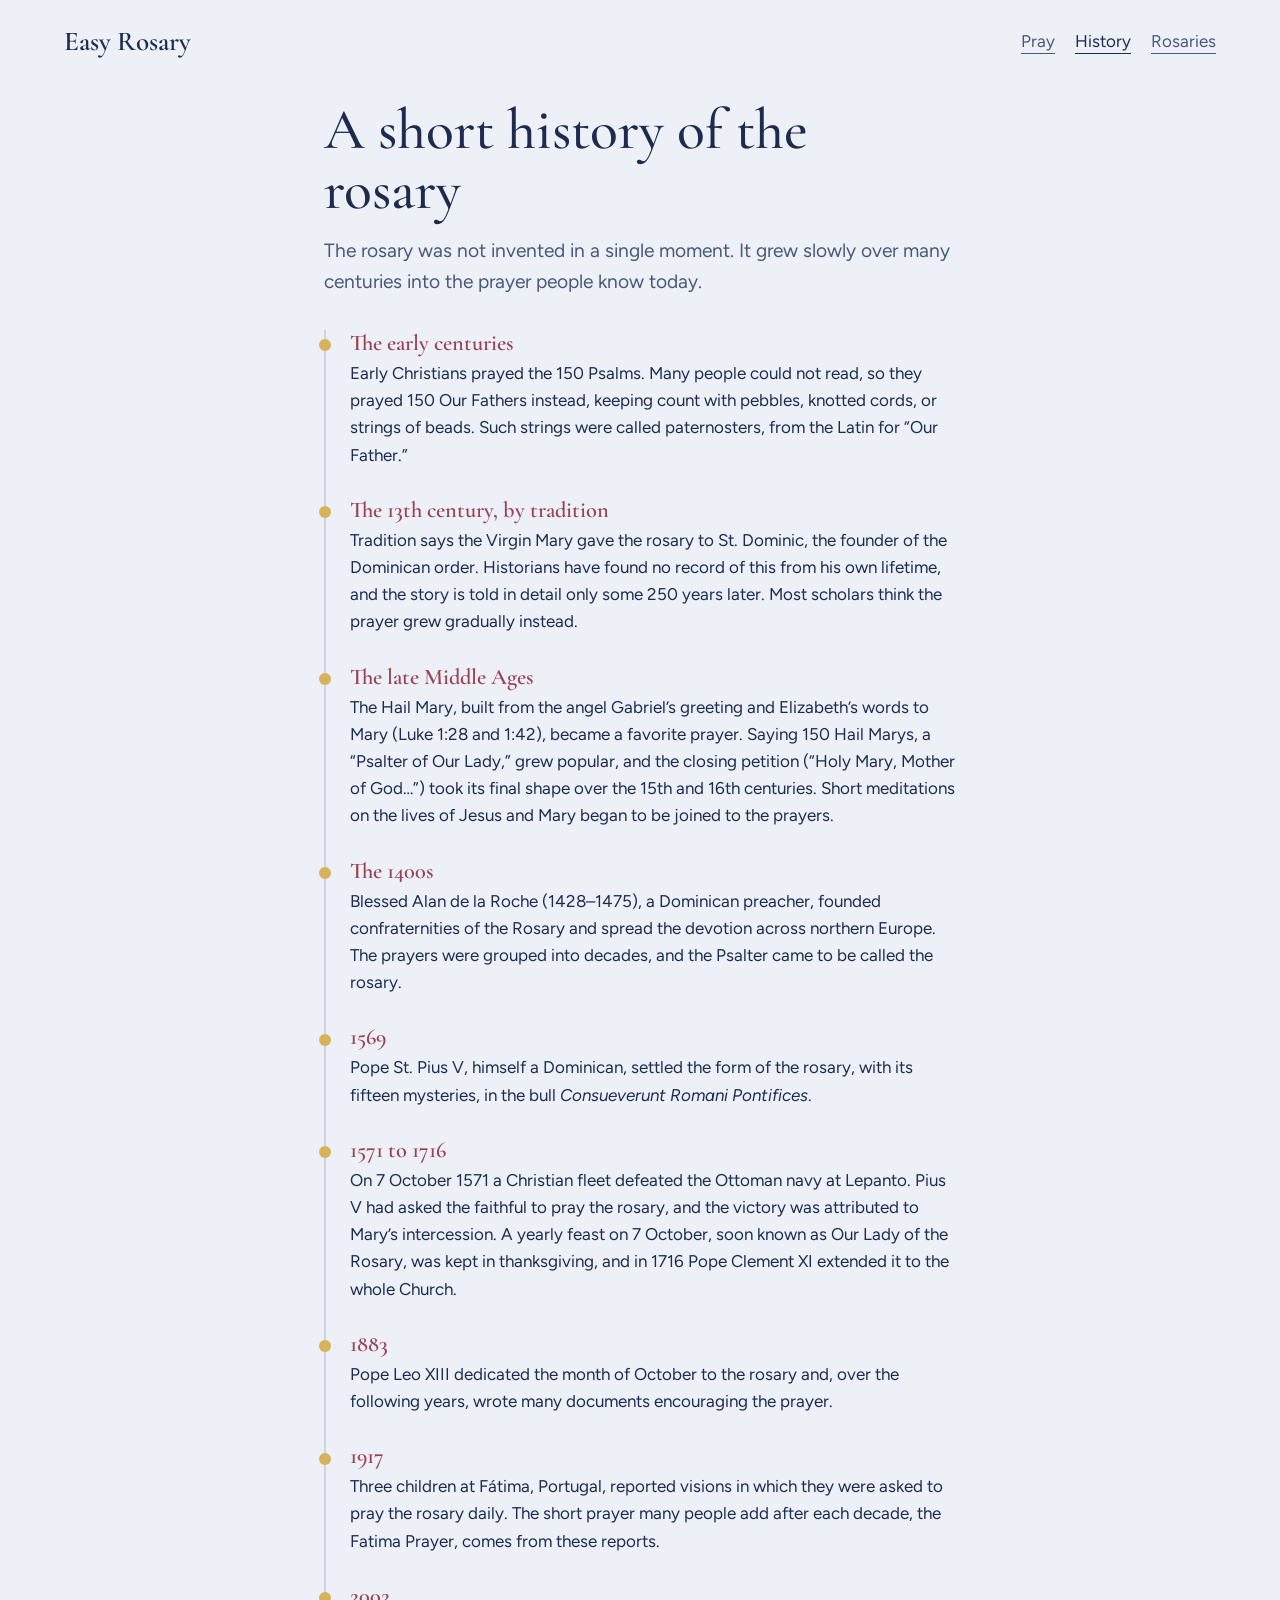
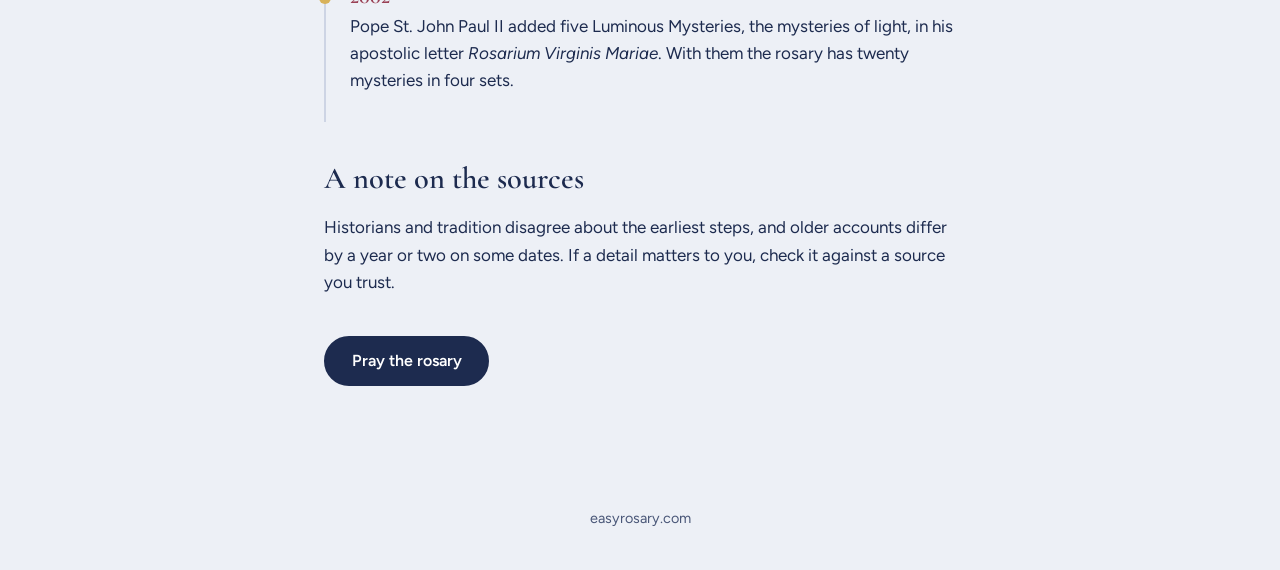
==== history.html @ e4d1eed7 "." ====
<!doctype html>
<html lang="en">
<head>
  <!-- Google tag (gtag.js) -->
<script async src="https://www.googletagmanager.com/gtag/js?id=G-B02FFT8TKE"></script>
<script>
  window.dataLayer = window.dataLayer || [];
  function gtag(){dataLayer.push(arguments);}
  gtag('js', new Date());

  gtag('config', 'G-B02FFT8TKE');
</script>
  <meta charset="utf-8">
  <meta name="viewport" content="width=device-width, initial-scale=1">
  <title>A short history of the rosary | Easy Rosary</title>
  <meta name="description" content="How the rosary grew over many centuries, from counting prayers on knotted cords to the twenty mysteries prayed today.">
  <link rel="icon" href="data:image/svg+xml,%3Csvg xmlns='http://www.w3.org/2000/svg' viewBox='0 0 32 32'%3E%3Crect width='32' height='32' rx='7' fill='%231D2B4F'/%3E%3Cpath d='M14 5h4v7h6v4h-6v11h-4V16H8v-4h6z' fill='%23D8B25A'/%3E%3C/svg%3E">
  <link rel="preconnect" href="https://fonts.googleapis.com">
  <link rel="preconnect" href="https://fonts.gstatic.com" crossorigin>
  <link rel="stylesheet" href="https://fonts.googleapis.com/css2?family=Cormorant+Garamond:wght@500;600&family=Figtree:wght@400;500;600&display=swap">
  <link rel="stylesheet" href="css/styles.css">
</head>
<body>
  <a class="skip" href="#main">Skip to content</a>
  <header class="site-header">
    <a class="brand" href="index.html">Easy Rosary</a>
    <nav aria-label="Main"><a href="pray.html">Pray</a><a href="history.html" aria-current="page">History</a><a href="rosaries.html">Rosaries</a></nav>
  </header>

  <main id="main" class="page">
    <h1>A short history of the rosary</h1>
    <p class="lead">The rosary was not invented in a single moment. It grew slowly over many centuries into the prayer people know today.</p>

    <ol class="timeline">
      <li>
        <span class="when">The early centuries</span>
        <p>Early Christians prayed the 150 Psalms. Many people could not read, so they prayed 150 Our Fathers instead, keeping count with pebbles, knotted cords, or strings of beads. Such strings were called paternosters, from the Latin for “Our Father.”</p>
      </li>
      <li>
        <span class="when">The 13th century, by tradition</span>
        <p>Tradition says the Virgin Mary gave the rosary to St. Dominic, the founder of the Dominican order. Historians have found no record of this from his own lifetime, and the story is told in detail only some 250 years later. Most scholars think the prayer grew gradually instead.</p>
      </li>
      <li>
        <span class="when">The late Middle Ages</span>
        <p>The Hail Mary, built from the angel Gabriel’s greeting and Elizabeth’s words to Mary (Luke 1:28 and 1:42), became a favorite prayer. Saying 150 Hail Marys, a “Psalter of Our Lady,” grew popular, and the closing petition (“Holy Mary, Mother of God…”) took its final shape over the 15th and 16th centuries. Short meditations on the lives of Jesus and Mary began to be joined to the prayers.</p>
      </li>
      <li>
        <span class="when">The 1400s</span>
        <p>Blessed Alan de la Roche (1428–1475), a Dominican preacher, founded confraternities of the Rosary and spread the devotion across northern Europe. The prayers were grouped into decades, and the Psalter came to be called the rosary.</p>
      </li>
      <li>
        <span class="when">1569</span>
        <p>Pope St. Pius V, himself a Dominican, settled the form of the rosary, with its fifteen mysteries, in the bull <em>Consueverunt Romani Pontifices</em>.</p>
      </li>
      <li>
        <span class="when">1571 to 1716</span>
        <p>On 7 October 1571 a Christian fleet defeated the Ottoman navy at Lepanto. Pius V had asked the faithful to pray the rosary, and the victory was attributed to Mary’s intercession. A yearly feast on 7 October, soon known as Our Lady of the Rosary, was kept in thanksgiving, and in 1716 Pope Clement XI extended it to the whole Church.</p>
      </li>
      <li>
        <span class="when">1883</span>
        <p>Pope Leo XIII dedicated the month of October to the rosary and, over the following years, wrote many documents encouraging the prayer.</p>
      </li>
      <li>
        <span class="when">1917</span>
        <p>Three children at Fátima, Portugal, reported visions in which they were asked to pray the rosary daily. The short prayer many people add after each decade, the Fatima Prayer, comes from these reports.</p>
      </li>
      <li>
        <span class="when">2002</span>
        <p>Pope St. John Paul II added five Luminous Mysteries, the mysteries of light, in his apostolic letter <em>Rosarium Virginis Mariae</em>. With them the rosary has twenty mysteries in four sets.</p>
      </li>
    </ol>

    <h2>A note on the sources</h2>
    <p>Historians and tradition disagree about the earliest steps, and older accounts differ by a year or two on some dates. If a detail matters to you, check it against a source you trust.</p>

    <p class="page-cta"><a class="btn" href="pray.html">Pray the rosary</a></p>
  </main>

  <footer class="site-footer">easyrosary.com</footer>
</body>
</html>
---- css/styles.css ----
:root {
  --veil: #EDF0F6;
  --paper: #FBFCFE;
  --ink: #1D2B4F;
  --soft: #4A5778;
  --lapis: #2B4A9B;
  --rose: #9A4155;
  --line: #CDD4E4;
  --bead: #6A80C0;
  --bead-deep: #2B3F78;
  --bead-done: #BAC4E0;
  --string: #A3AECB;
  --current: #D8B25A;
  --current-ring: rgba(184, 144, 58, .4);
  --btn-bg: #1D2B4F;
  --btn-fg: #FFFFFF;
  --serif: 'Cormorant Garamond', 'Iowan Old Style', 'Palatino Linotype', Palatino, Georgia, serif;
  --sans: 'Figtree', system-ui, -apple-system, 'Segoe UI', Roboto, sans-serif;
}

@media (prefers-color-scheme: dark) {
  :root {
    --veil: #101830;
    --paper: #182244;
    --ink: #E9ECF5;
    --soft: #A9B3CF;
    --lapis: #93AAEB;
    --rose: #E8A0B0;
    --line: #2C3963;
    --bead: #6F86CC;
    --bead-deep: #9DB1EE;
    --bead-done: #2F3C69;
    --string: #3B4876;
    --current: #E8C46A;
    --current-ring: rgba(232, 196, 106, .35);
    --btn-bg: #E8C46A;
    --btn-fg: #14203D;
  }
}

*, *::before, *::after { box-sizing: border-box; }
[hidden] { display: none !important; }
html { -webkit-text-size-adjust: 100%; }
body {
  margin: 0;
  background: var(--veil);
  color: var(--ink);
  font-family: var(--sans);
  font-size: 1.0625rem;
  line-height: 1.6;
}
:focus-visible { outline: 3px solid var(--lapis); outline-offset: 3px; }

.skip { position: absolute; left: -999px; top: 0; }
.skip:focus { left: 1rem; top: 1rem; background: var(--paper); padding: .5rem 1rem; border-radius: 8px; z-index: 10; }

/* Header and footer */
.site-header {
  display: flex; align-items: center; justify-content: space-between;
  padding: 1.25rem clamp(1.25rem, 5vw, 4rem);
}
.brand { font-family: var(--serif); font-weight: 600; font-size: 1.7rem; color: var(--ink); text-decoration: none; }
.site-header nav a { color: var(--soft); text-underline-offset: 6px; }
.site-header nav a:hover, .site-header nav a[aria-current] { color: var(--ink); }
.site-footer { padding: 2.5rem 1rem; text-align: center; color: var(--soft); font-size: .9rem; }

/* Buttons */
.btn {
  display: inline-block; cursor: pointer; text-align: center; text-decoration: none;
  font: 600 1rem/1 var(--sans);
  padding: .95rem 1.6rem; border-radius: 999px;
  border: 2px solid var(--btn-bg); background: var(--btn-bg); color: var(--btn-fg);
}
.btn.ghost { background: transparent; color: var(--ink); border-color: var(--line); }
.btn:disabled { opacity: .4; cursor: default; }

/* Home */
.hero {
  display: grid; grid-template-columns: 1.1fr .9fr; align-items: center; gap: 3rem;
  max-width: 72rem; margin: 0 auto; padding: 1rem clamp(1.25rem, 5vw, 4rem) 3rem;
  min-height: 70vh;
}
.hero h1 {
  font-family: var(--serif); font-weight: 500;
  font-size: clamp(2.7rem, 6.5vw, 4.8rem); line-height: 1.04; letter-spacing: -.01em;
  margin: 0 0 1.25rem; max-width: 11em;
}
.lead { font-size: 1.2rem; color: var(--soft); max-width: 31em; margin: 0 0 2rem; }
.actions { display: flex; flex-wrap: wrap; gap: .75rem; }
.hero-beads { display: flex; justify-content: center; }
.hero-beads svg { height: min(66vh, 560px); width: auto; max-width: 100%; }

.today { max-width: 44rem; margin: 0 auto; padding: 3rem 1.25rem 4rem; }
.today h2 { font-family: var(--serif); font-weight: 600; font-size: 2.3rem; line-height: 1.1; margin: 0 0 .25rem; }
.today-sub { margin: 0 0 1.5rem; color: var(--soft); }
.mystery-list { margin: 0 0 2rem; padding-left: 1.75rem; }
.mystery-list li { padding: .8rem 0 .8rem .5rem; border-top: 1px solid var(--line); }
.mystery-list li:last-child { border-bottom: 1px solid var(--line); }
.mystery-list li::marker { font-family: var(--serif); font-weight: 600; color: var(--rose); }
.mystery-list strong { display: block; font-family: var(--serif); font-size: 1.4rem; font-weight: 600; line-height: 1.2; }
.mystery-list span { color: var(--soft); font-size: .95rem; }

/* Guided rosary */
.pray {
  display: grid; grid-template-columns: minmax(260px, 380px) minmax(0, 1fr);
  gap: clamp(1.5rem, 5vw, 4.5rem); align-items: start;
  max-width: 68rem; margin: 0 auto; padding: 1rem clamp(1.25rem, 5vw, 3rem) 3rem;
}
.beads-pane { position: sticky; top: 1rem; }
.beads { height: min(78vh, 640px); display: flex; justify-content: center; }
.beads svg { height: 100%; width: auto; max-width: 100%; }

.set-picker { display: flex; flex-wrap: wrap; gap: .5rem; margin-bottom: 1.25rem; }
.chip {
  cursor: pointer; font: 500 .95rem var(--sans); color: var(--ink);
  background: transparent; border: 1.5px solid var(--line); border-radius: 999px; padding: .5rem 1rem;
}
.chip[aria-pressed="true"] { background: var(--ink); color: var(--veil); border-color: var(--ink); }
.chip small { margin-left: .4rem; font-size: .8em; opacity: .75; }
.lang-picker { display: flex; flex-wrap: wrap; gap: .5rem; margin-bottom: .75rem; }

.alt { margin: 0 0 .75rem; color: var(--soft); }
.translation { margin-top: 1.5rem; max-width: 34em; padding-top: 1rem; border-top: 1px solid var(--line); }
.translation summary { cursor: pointer; font-weight: 600; color: var(--lapis); }
.translation-text { margin: .75rem 0 0; font-family: var(--serif); font-size: 1.2rem; line-height: 1.55; color: var(--soft); }

.progress { margin-bottom: 1rem; }
.bar { height: 6px; background: var(--line); border-radius: 3px; overflow: hidden; }
#bar-fill { display: block; height: 100%; width: 0; background: var(--current); transition: width .25s; }
#step-count { margin: .5rem 0 0; font-size: .9rem; color: var(--soft); }

.card {
  background: var(--paper); border: 1px solid var(--line); border-radius: 18px;
  padding: clamp(1.5rem, 4vw, 2.5rem); min-height: 21rem;
}
.section { margin: 0 0 .5rem; font-size: .95rem; color: var(--soft); }
.ordinal { margin: 0 0 .25rem; font-weight: 600; color: var(--rose); }
.prayer-title {
  font-family: var(--serif); font-weight: 600; line-height: 1.08;
  font-size: clamp(2rem, 5vw, 2.9rem); margin: 0 0 .75rem;
}
.count { display: inline-block; margin: 0 0 .75rem; font-weight: 600; color: var(--lapis); }
.context { margin: 0 0 1.25rem; color: var(--soft); }
.scripture { margin: 0 0 1.25rem; font-family: var(--serif); font-size: 1.5rem; font-weight: 500; }
.prayer-text {
  margin: 0; max-width: 34em;
  font-family: var(--serif); font-weight: 500; line-height: 1.55;
  font-size: clamp(1.35rem, 3.2vw, 1.8rem);
}
.note { color: var(--soft); margin: 1rem 0 0; max-width: 34em; }
.card .btn { margin-top: 1.5rem; }

.controls {
  display: flex; gap: .75rem; margin-top: 1rem;
  position: sticky; bottom: 0; padding: .9rem 0 .5rem; background: var(--veil);
}
.controls .ghost { flex: 0 0 30%; }
.controls #next { flex: 1; }

/* Rosary drawing */
.rosary .string { fill: none; stroke: var(--string); stroke-width: 2.5; }
.bead { fill: var(--bead); stroke: transparent; stroke-width: 0; transition: fill .2s; }
.bead.large, .bead.mid { fill: var(--bead-deep); }
.bead.done { fill: var(--bead-done); }
.bead.current { fill: var(--current); stroke: var(--current-ring); stroke-width: 7; }
.medal { fill: var(--bead-deep); }
.medal-mark { fill: none; stroke: var(--veil); stroke-width: 2; }
.cross rect { fill: var(--bead-deep); }
.medal.done, .cross.done rect { fill: var(--bead-done); }
.medal.current, .cross.current rect { fill: var(--current); }

@media (max-width: 820px) {
  .hero { grid-template-columns: 1fr; min-height: 0; gap: 2rem; }
  .hero-beads svg { height: 340px; }
  .pray { grid-template-columns: 1fr; gap: 1rem; }
  .beads-pane { position: static; }
  .beads { height: min(32vh, 280px); }
  .card { min-height: 0; }
}

@media (prefers-reduced-motion: reduce) {
  * { transition: none !important; }
}

/* Header: back arrow, nav, wrapping on small screens */
.site-header { flex-wrap: wrap; gap: .5rem 1rem; }
.header-left { display: flex; align-items: center; gap: .75rem; }
.site-header nav { display: flex; gap: 1.25rem; }
.back {
  display: inline-flex; align-items: center; justify-content: center;
  width: 44px; height: 44px; border-radius: 50%;
  border: 1.5px solid var(--line); color: var(--ink);
}
.back:hover { background: var(--paper); }
.back svg { width: 22px; height: 22px; fill: none; stroke: currentColor; stroke-width: 2; stroke-linecap: round; stroke-linejoin: round; }

/* Home: learn more */
.learn { max-width: 44rem; margin: 0 auto; padding: 0 1.25rem 4rem; }
.learn h2 { font-family: var(--serif); font-weight: 600; font-size: 2.3rem; line-height: 1.1; margin: 0 0 1rem; }
.learn-list { list-style: none; margin: 0; padding: 0; }
.learn-list li { border-top: 1px solid var(--line); }
.learn-list li:last-child { border-bottom: 1px solid var(--line); }
.learn-list a { display: block; padding: 1rem 0; color: inherit; text-decoration: none; }
.learn-list strong { display: block; font-family: var(--serif); font-size: 1.4rem; font-weight: 600; line-height: 1.2; }
.learn-list span { color: var(--soft); font-size: .95rem; }
.learn-list a:hover strong { text-decoration: underline; text-underline-offset: 4px; }

/* Content pages */
.page { max-width: 42rem; margin: 0 auto; padding: 1rem 1.25rem 4rem; }
.page h1 { font-family: var(--serif); font-weight: 500; font-size: clamp(2.4rem, 6vw, 3.6rem); line-height: 1.05; margin: 0 0 1rem; }
.page h2 { font-family: var(--serif); font-weight: 600; font-size: 1.9rem; line-height: 1.15; margin: 2.5rem 0 .5rem; }
.page p, .page ul { max-width: 38em; }
.page ul { padding-left: 1.25rem; }
.page li { margin: .6rem 0; }
.page a:not(.btn) { color: var(--lapis); }
.page-cta { margin-top: 2.5rem; }
.callout { background: var(--paper); border: 1px solid var(--line); border-radius: 14px; padding: .25rem 1.5rem; max-width: 38em; }

.timeline { list-style: none; margin: 2rem 0 0; padding: 0; border-left: 2px solid var(--line); }
.timeline li { position: relative; margin: 0; padding: 0 0 1.75rem 1.5rem; }
.timeline li::before { content: ""; position: absolute; left: -7px; top: .6rem; width: 12px; height: 12px; border-radius: 50%; background: var(--current); }
.timeline .when { display: block; font-family: var(--serif); font-weight: 600; font-size: 1.4rem; line-height: 1.2; color: var(--rose); }
.timeline p { margin: .2rem 0 0; }

@media (max-width: 480px) {
  .brand { font-size: 1.45rem; }
  .site-header nav { gap: 1rem; font-size: .95rem; }
}
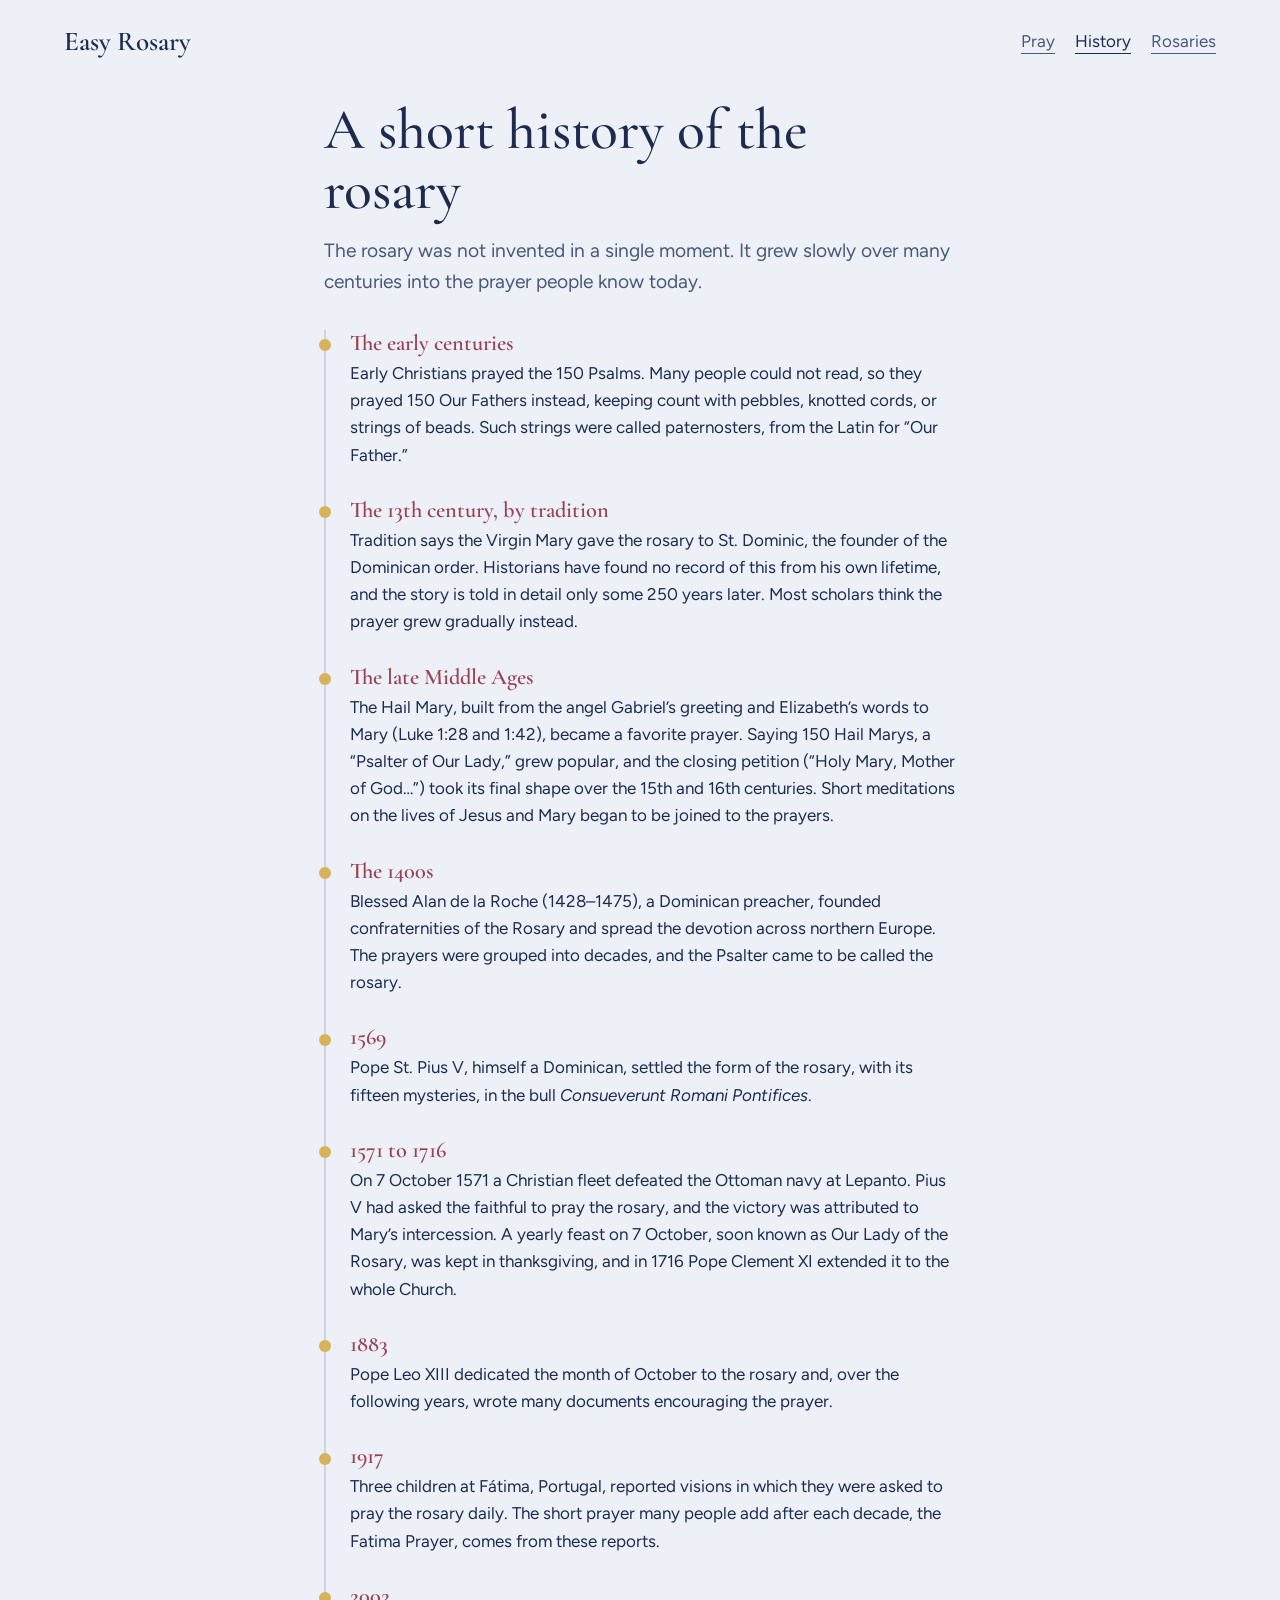
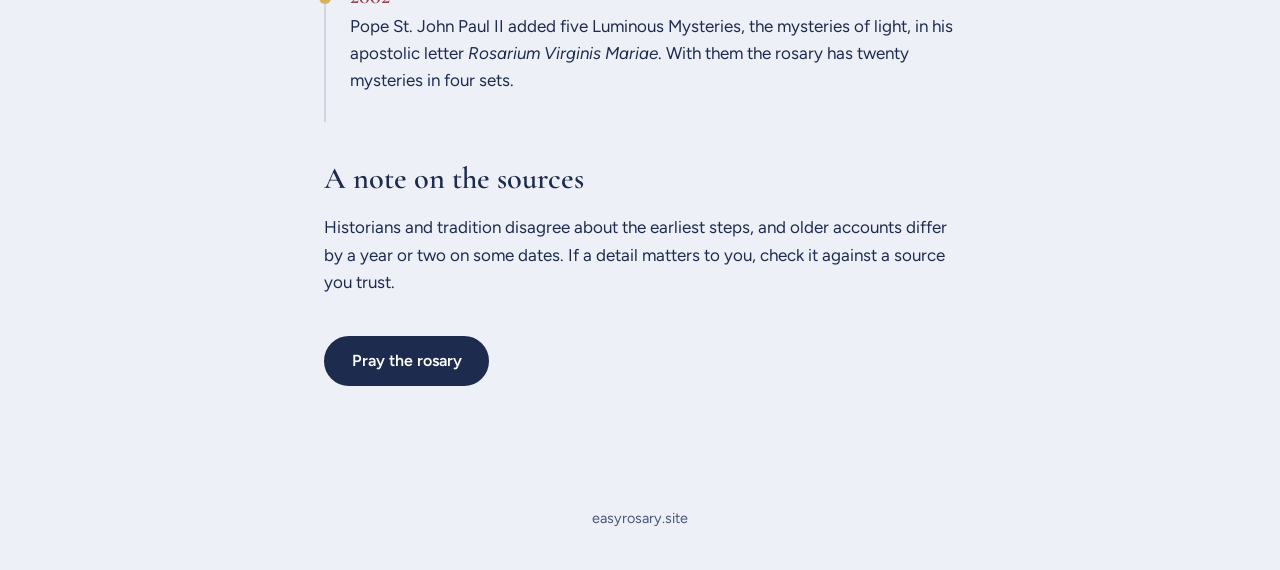
==== commit 64acf0a6: "silly boy" ====
--- a/history.html
+++ b/history.html
@@ -76,6 +76,6 @@
     <p class="page-cta"><a class="btn" href="pray.html">Pray the rosary</a></p>
   </main>
 
-  <footer class="site-footer">easyrosary.com</footer>
+  <footer class="site-footer">easyrosary.site</footer>
 </body>
 </html>
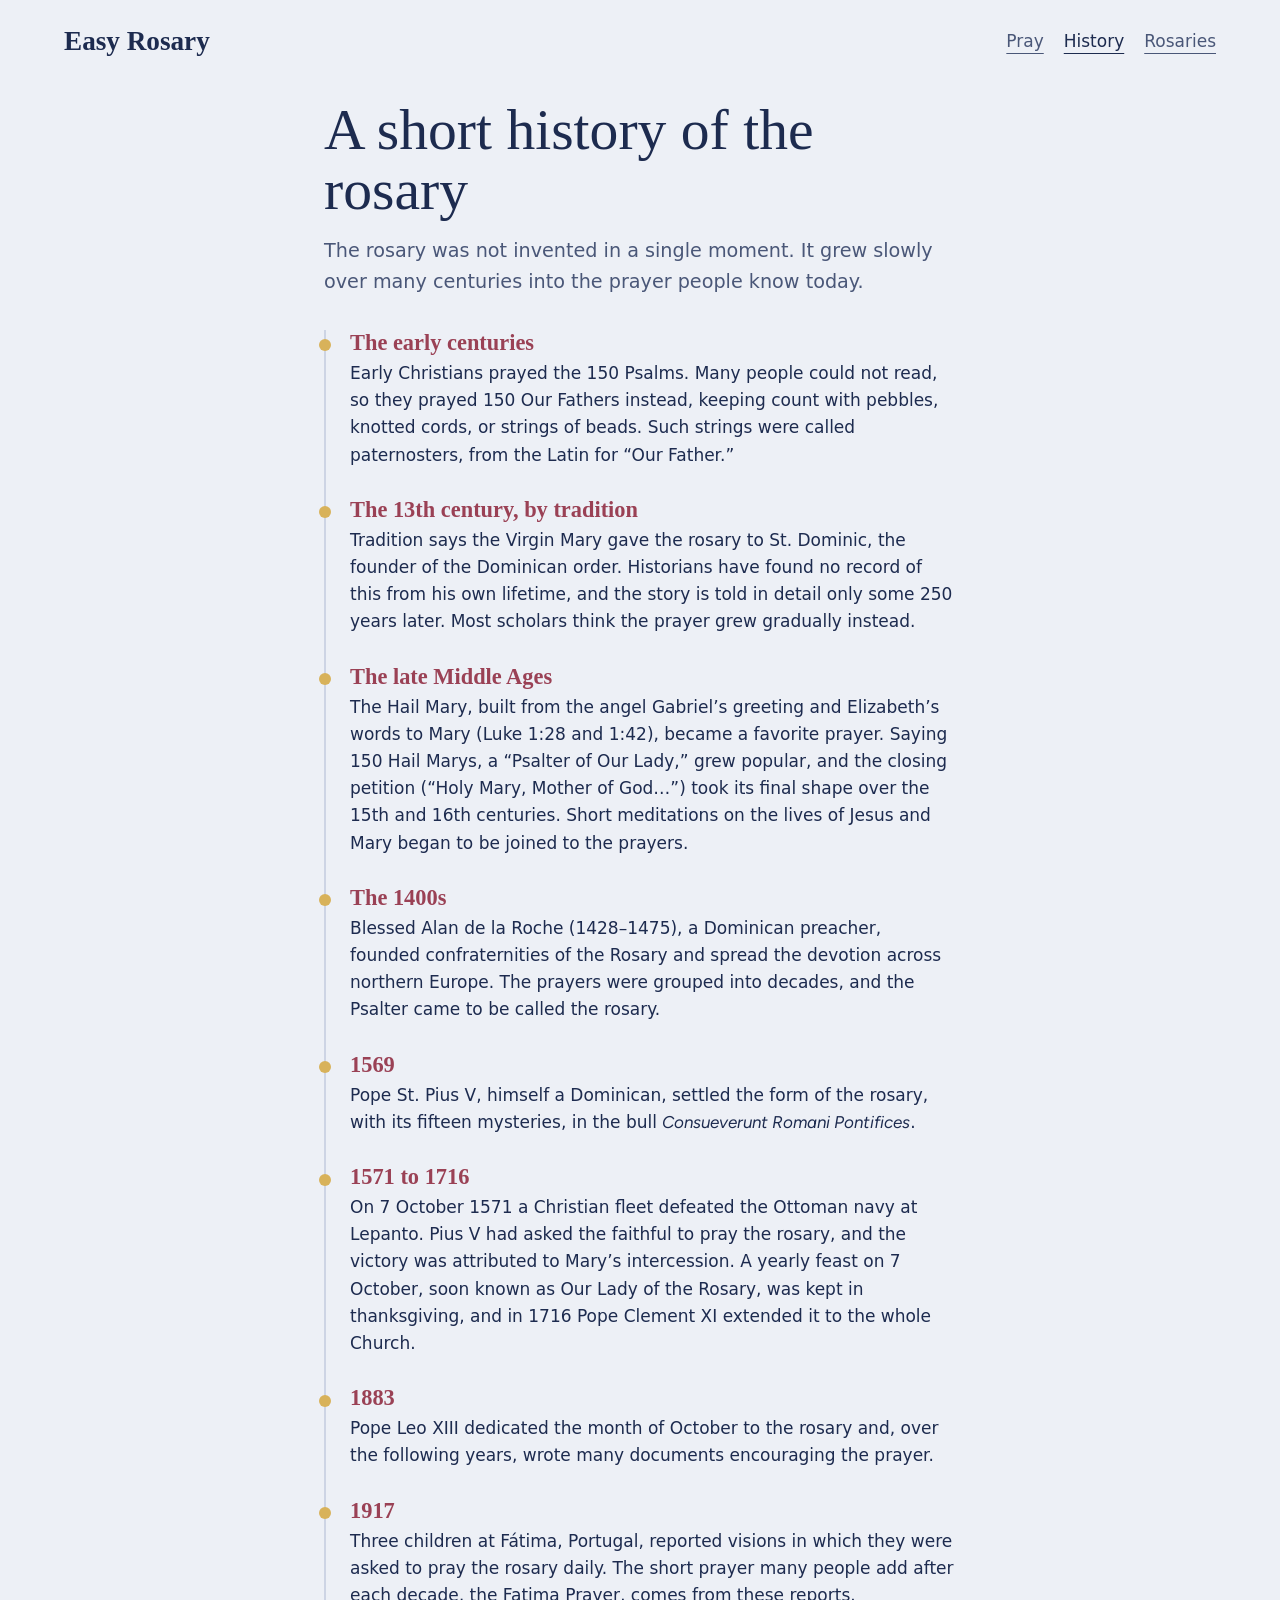
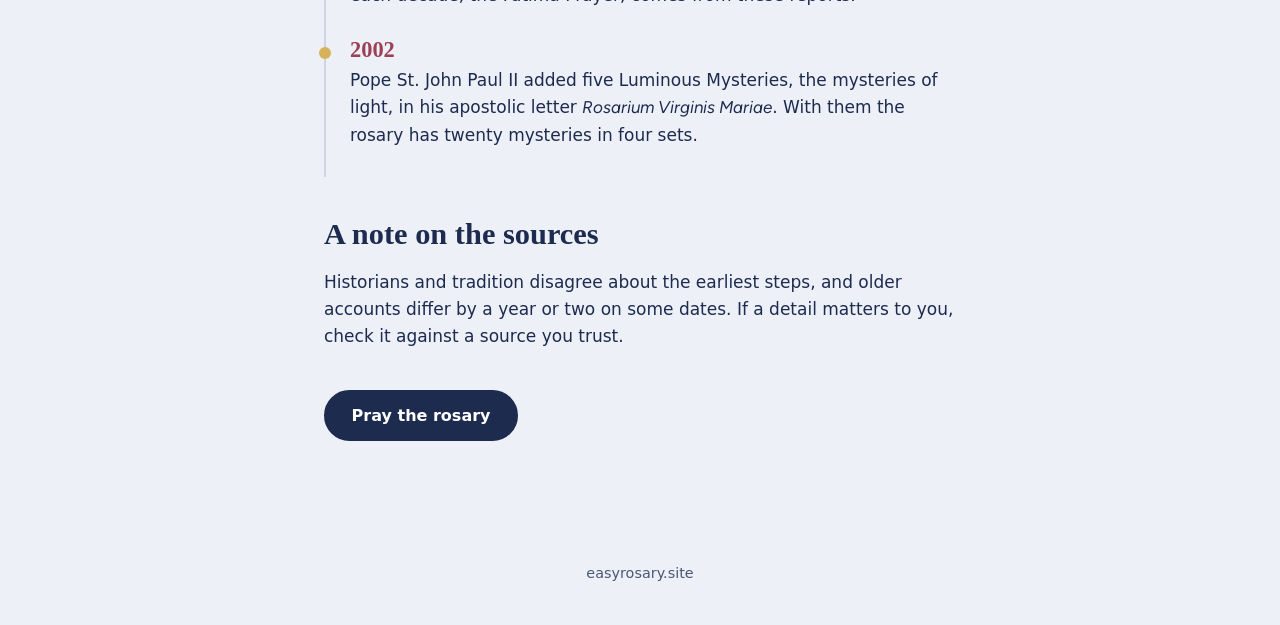
==== commit e2606aa3: "localized fonts and optimized for seo" ====
--- a/history.html
+++ b/history.html
@@ -1,7 +1,7 @@
 <!doctype html>
 <html lang="en">
 <head>
-  <!-- Google tag (gtag.js) -->
+        <!-- Google tag (gtag.js) -->
 <script async src="https://www.googletagmanager.com/gtag/js?id=G-B02FFT8TKE"></script>
 <script>
   window.dataLayer = window.dataLayer || [];
@@ -14,17 +14,23 @@
   <meta name="viewport" content="width=device-width, initial-scale=1">
   <title>A short history of the rosary | Easy Rosary</title>
   <meta name="description" content="How the rosary grew over many centuries, from counting prayers on knotted cords to the twenty mysteries prayed today.">
+  <link rel="canonical" href="https://easyrosary.site/history">
   <link rel="icon" href="data:image/svg+xml,%3Csvg xmlns='http://www.w3.org/2000/svg' viewBox='0 0 32 32'%3E%3Crect width='32' height='32' rx='7' fill='%231D2B4F'/%3E%3Cpath d='M14 5h4v7h6v4h-6v11h-4V16H8v-4h6z' fill='%23D8B25A'/%3E%3C/svg%3E">
   <link rel="preconnect" href="https://fonts.googleapis.com">
   <link rel="preconnect" href="https://fonts.gstatic.com" crossorigin>
   <link rel="stylesheet" href="https://fonts.googleapis.com/css2?family=Cormorant+Garamond:wght@500;600&family=Figtree:wght@400;500;600&display=swap">
   <link rel="stylesheet" href="css/styles.css">
+  <link rel="manifest" href="manifest.webmanifest">
+  <link rel="apple-touch-icon" href="icons/apple-touch-icon.png">
+  <meta name="theme-color" content="#EDF0F6" media="(prefers-color-scheme: light)">
+  <meta name="theme-color" content="#101830" media="(prefers-color-scheme: dark)">
+  <script src="js/pwa.js" defer></script>
 </head>
 <body>
   <a class="skip" href="#main">Skip to content</a>
   <header class="site-header">
-    <a class="brand" href="index.html">Easy Rosary</a>
-    <nav aria-label="Main"><a href="pray.html">Pray</a><a href="history.html" aria-current="page">History</a><a href="rosaries.html">Rosaries</a></nav>
+    <a class="brand" href="home">Easy Rosary</a>
+    <nav aria-label="Main"><a href="pray">Pray</a><a href="history" aria-current="page">History</a><a href="rosaries">Rosaries</a></nav>
   </header>
 
   <main id="main" class="page">
@@ -73,9 +79,9 @@
     <h2>A note on the sources</h2>
     <p>Historians and tradition disagree about the earliest steps, and older accounts differ by a year or two on some dates. If a detail matters to you, check it against a source you trust.</p>
 
-    <p class="page-cta"><a class="btn" href="pray.html">Pray the rosary</a></p>
+    <p class="page-cta"><a class="btn" href="pray">Pray the rosary</a></p>
   </main>
 
   <footer class="site-footer">easyrosary.site</footer>
 </body>
-</html>
+</html>
--- a/css/styles.css
+++ b/css/styles.css
@@ -1,3 +1,10 @@
+/* Fonts are self-hosted (SIL Open Font License, see fonts/). */
+@font-face { font-family: 'Cormorant Garamond'; font-style: normal; font-weight: 500; font-display: swap; src: url('../fonts/cormorant-garamond-latin-500-normal.woff2') format('woff2'); }
+@font-face { font-family: 'Cormorant Garamond'; font-style: normal; font-weight: 600; font-display: swap; src: url('../fonts/cormorant-garamond-latin-600-normal.woff2') format('woff2'); }
+@font-face { font-family: 'Figtree'; font-style: normal; font-weight: 400; font-display: swap; src: url('../fonts/figtree-latin-400-normal.woff2') format('woff2'); }
+@font-face { font-family: 'Figtree'; font-style: normal; font-weight: 500; font-display: swap; src: url('../fonts/figtree-latin-500-normal.woff2') format('woff2'); }
+@font-face { font-family: 'Figtree'; font-style: normal; font-weight: 600; font-display: swap; src: url('../fonts/figtree-latin-600-normal.woff2') format('woff2'); }
+
 :root {
   --veil: #EDF0F6;
   --paper: #FBFCFE;
@@ -110,7 +117,7 @@
 .beads { height: min(78vh, 640px); display: flex; justify-content: center; }
 .beads svg { height: 100%; width: auto; max-width: 100%; }
 
-.set-picker { display: flex; flex-wrap: wrap; gap: .5rem; margin-bottom: 1.25rem; }
+.set-picker { display: flex; flex-wrap: wrap; gap: .5rem; margin-bottom: .75rem; }
 .chip {
   cursor: pointer; font: 500 .95rem var(--sans); color: var(--ink);
   background: transparent; border: 1.5px solid var(--line); border-radius: 999px; padding: .5rem 1rem;
@@ -122,7 +129,7 @@
 .alt { margin: 0 0 .75rem; color: var(--soft); }
 .translation { margin-top: 1.5rem; max-width: 34em; padding-top: 1rem; border-top: 1px solid var(--line); }
 .translation summary { cursor: pointer; font-weight: 600; color: var(--lapis); }
-.translation-text { margin: .75rem 0 0; font-family: var(--serif); font-size: 1.2rem; line-height: 1.55; color: var(--soft); }
+.translation-text { margin: .75rem 0 0; font-family: var(--serif); font-size: calc(1.2rem * var(--text-scale, 1)); line-height: 1.55; color: var(--soft); }
 
 .progress { margin-bottom: 1rem; }
 .bar { height: 6px; background: var(--line); border-radius: 3px; overflow: hidden; }
@@ -145,7 +152,7 @@
 .prayer-text {
   margin: 0; max-width: 34em;
   font-family: var(--serif); font-weight: 500; line-height: 1.55;
-  font-size: clamp(1.35rem, 3.2vw, 1.8rem);
+  font-size: calc(clamp(1.35rem, 3.2vw, 1.8rem) * var(--text-scale, 1));
 }
 .note { color: var(--soft); margin: 1rem 0 0; max-width: 34em; }
 .card .btn { margin-top: 1.5rem; }
@@ -225,4 +232,13 @@
 @media (max-width: 480px) {
   .brand { font-size: 1.45rem; }
   .site-header nav { gap: 1rem; font-size: .95rem; }
-}+}
+
+/* Display options and words-only mode */
+.view-options { display: flex; flex-wrap: wrap; gap: .5rem; margin-bottom: 1.25rem; }
+.chip:disabled { opacity: .4; cursor: default; }
+.pray.words-only { grid-template-columns: minmax(0, 46rem); justify-content: center; }
+.pray.words-only .beads-pane { display: none; }
+
+/* Text for search engines and screen readers only */
+.visually-hidden { position: absolute; width: 1px; height: 1px; margin: -1px; padding: 0; overflow: hidden; clip: rect(0 0 0 0); white-space: nowrap; border: 0; }
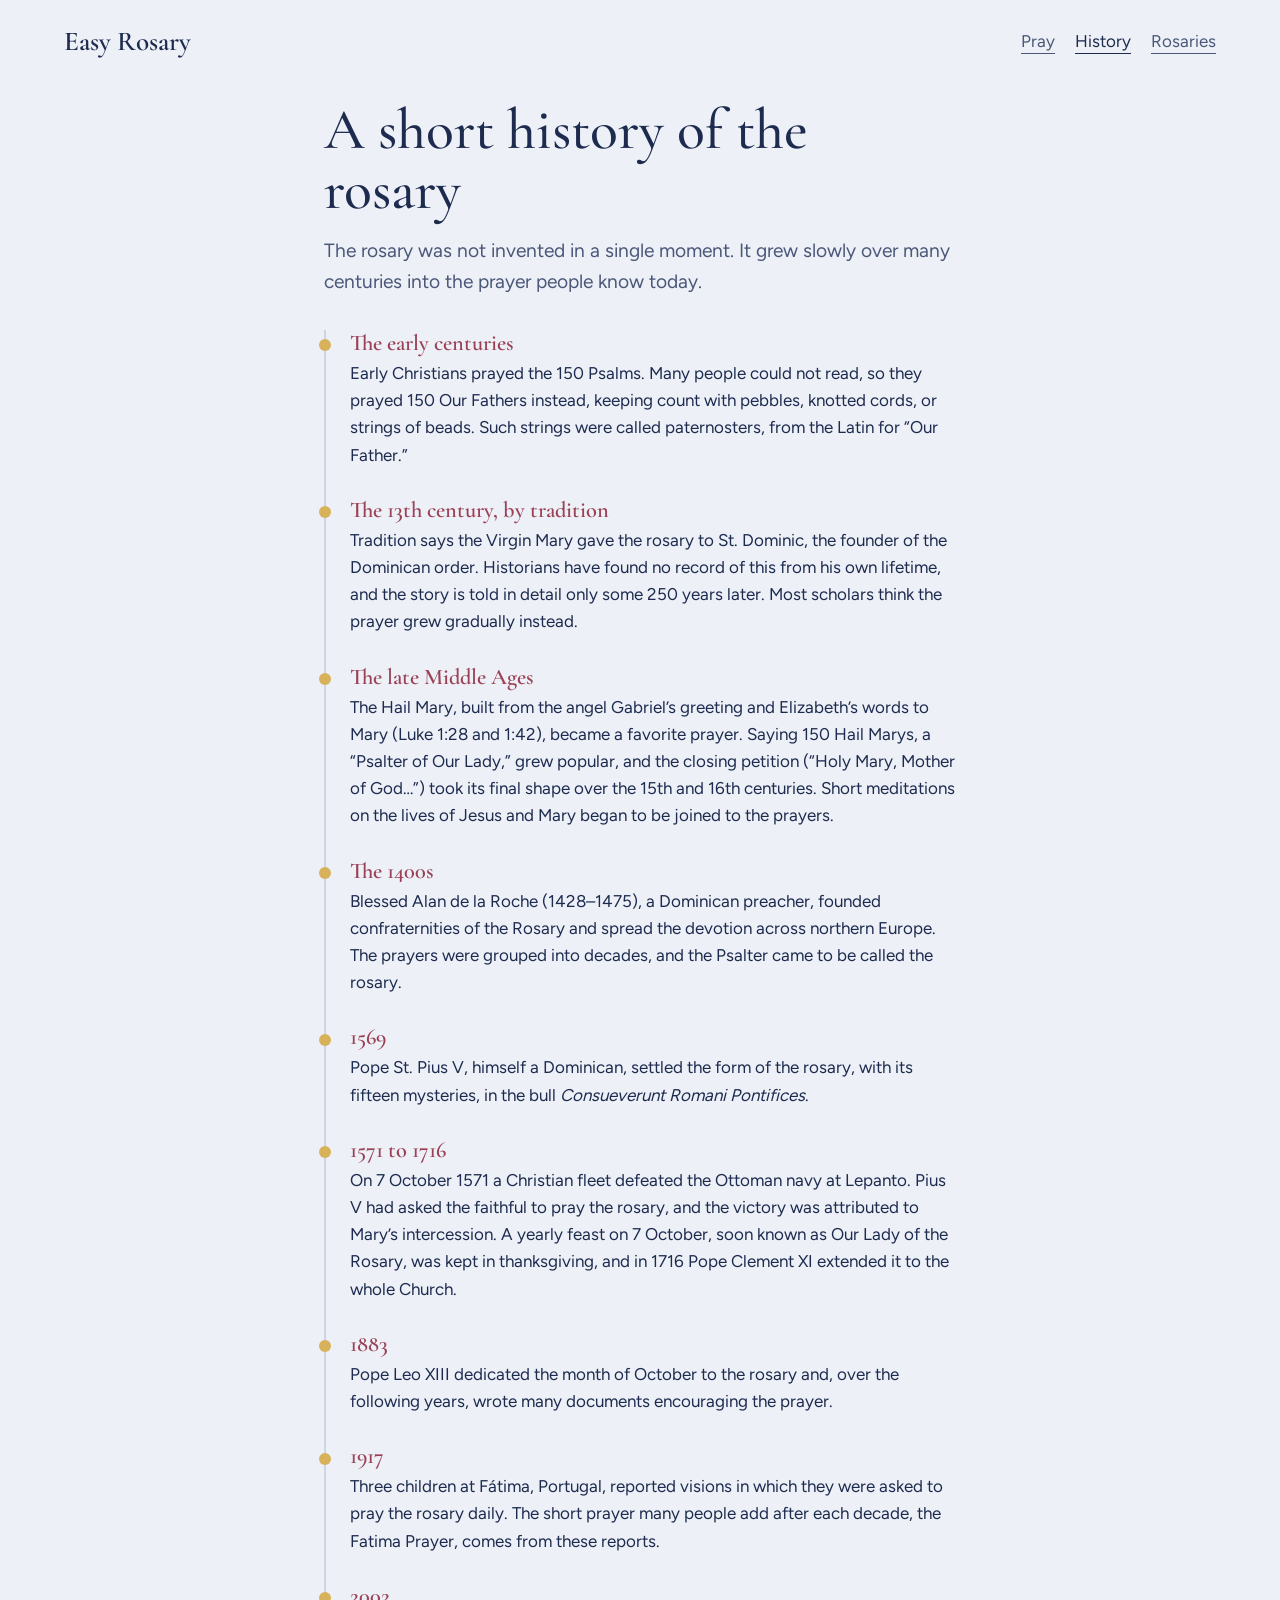
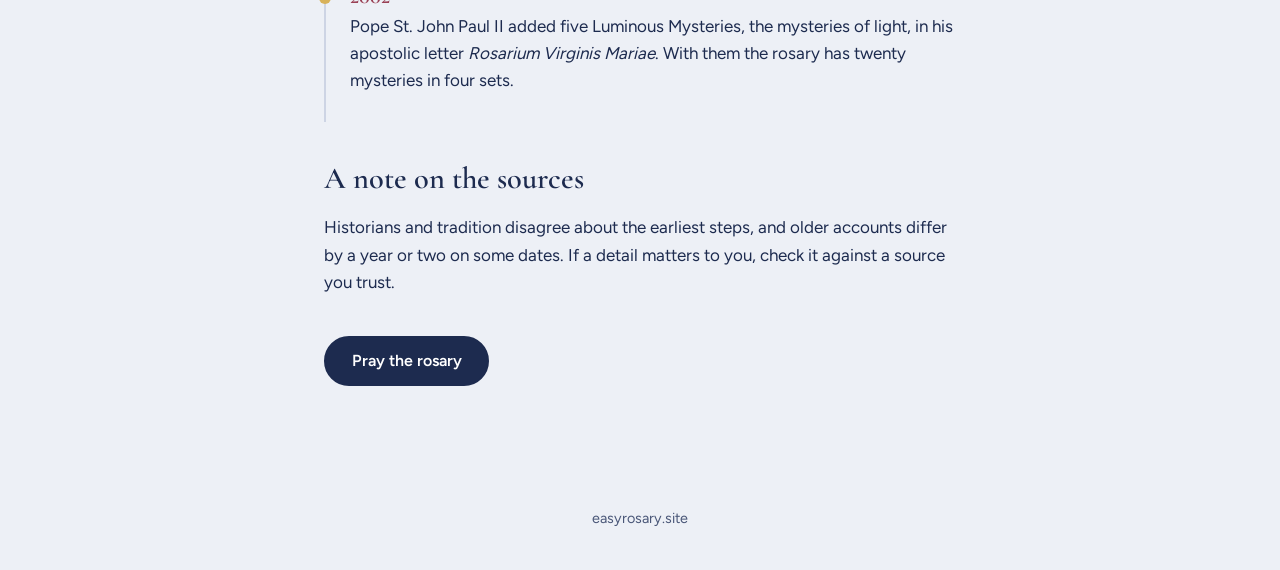
==== commit 00a0f8fc: "." ====
--- a/history.html
+++ b/history.html
@@ -1,7 +1,7 @@
 <!doctype html>
 <html lang="en">
 <head>
-        <!-- Google tag (gtag.js) -->
+            <!-- Google tag (gtag.js) -->
 <script async src="https://www.googletagmanager.com/gtag/js?id=G-B02FFT8TKE"></script>
 <script>
   window.dataLayer = window.dataLayer || [];
@@ -12,13 +12,22 @@
 </script>
   <meta charset="utf-8">
   <meta name="viewport" content="width=device-width, initial-scale=1">
-  <title>A short history of the rosary | Easy Rosary</title>
+  <title>A Short History of the Rosary | Easy Rosary</title>
   <meta name="description" content="How the rosary grew over many centuries, from counting prayers on knotted cords to the twenty mysteries prayed today.">
+  <meta property="og:type" content="website">
+  <meta property="og:site_name" content="Easy Rosary">
+  <meta property="og:title" content="A Short History of the Rosary | Easy Rosary">
+  <meta property="og:description" content="How the rosary grew over many centuries, from counting prayers on knotted cords to the twenty mysteries prayed today.">
+  <meta property="og:url" content="https://easyrosary.site/history">
+  <meta property="og:image" content="https://easyrosary.site/icons/og-image.png">
+  <meta property="og:image:width" content="1200">
+  <meta property="og:image:height" content="630">
+  <meta property="og:image:alt" content="Easy Rosary: a simple guide to praying the rosary">
+  <meta name="twitter:card" content="summary_large_image">
   <link rel="canonical" href="https://easyrosary.site/history">
   <link rel="icon" href="data:image/svg+xml,%3Csvg xmlns='http://www.w3.org/2000/svg' viewBox='0 0 32 32'%3E%3Crect width='32' height='32' rx='7' fill='%231D2B4F'/%3E%3Cpath d='M14 5h4v7h6v4h-6v11h-4V16H8v-4h6z' fill='%23D8B25A'/%3E%3C/svg%3E">
-  <link rel="preconnect" href="https://fonts.googleapis.com">
-  <link rel="preconnect" href="https://fonts.gstatic.com" crossorigin>
-  <link rel="stylesheet" href="https://fonts.googleapis.com/css2?family=Cormorant+Garamond:wght@500;600&family=Figtree:wght@400;500;600&display=swap">
+  <link rel="preload" href="fonts/figtree-latin-400-normal.woff2" as="font" type="font/woff2" crossorigin>
+  <link rel="preload" href="fonts/cormorant-garamond-latin-600-normal.woff2" as="font" type="font/woff2" crossorigin>
   <link rel="stylesheet" href="css/styles.css">
   <link rel="manifest" href="manifest.webmanifest">
   <link rel="apple-touch-icon" href="icons/apple-touch-icon.png">
